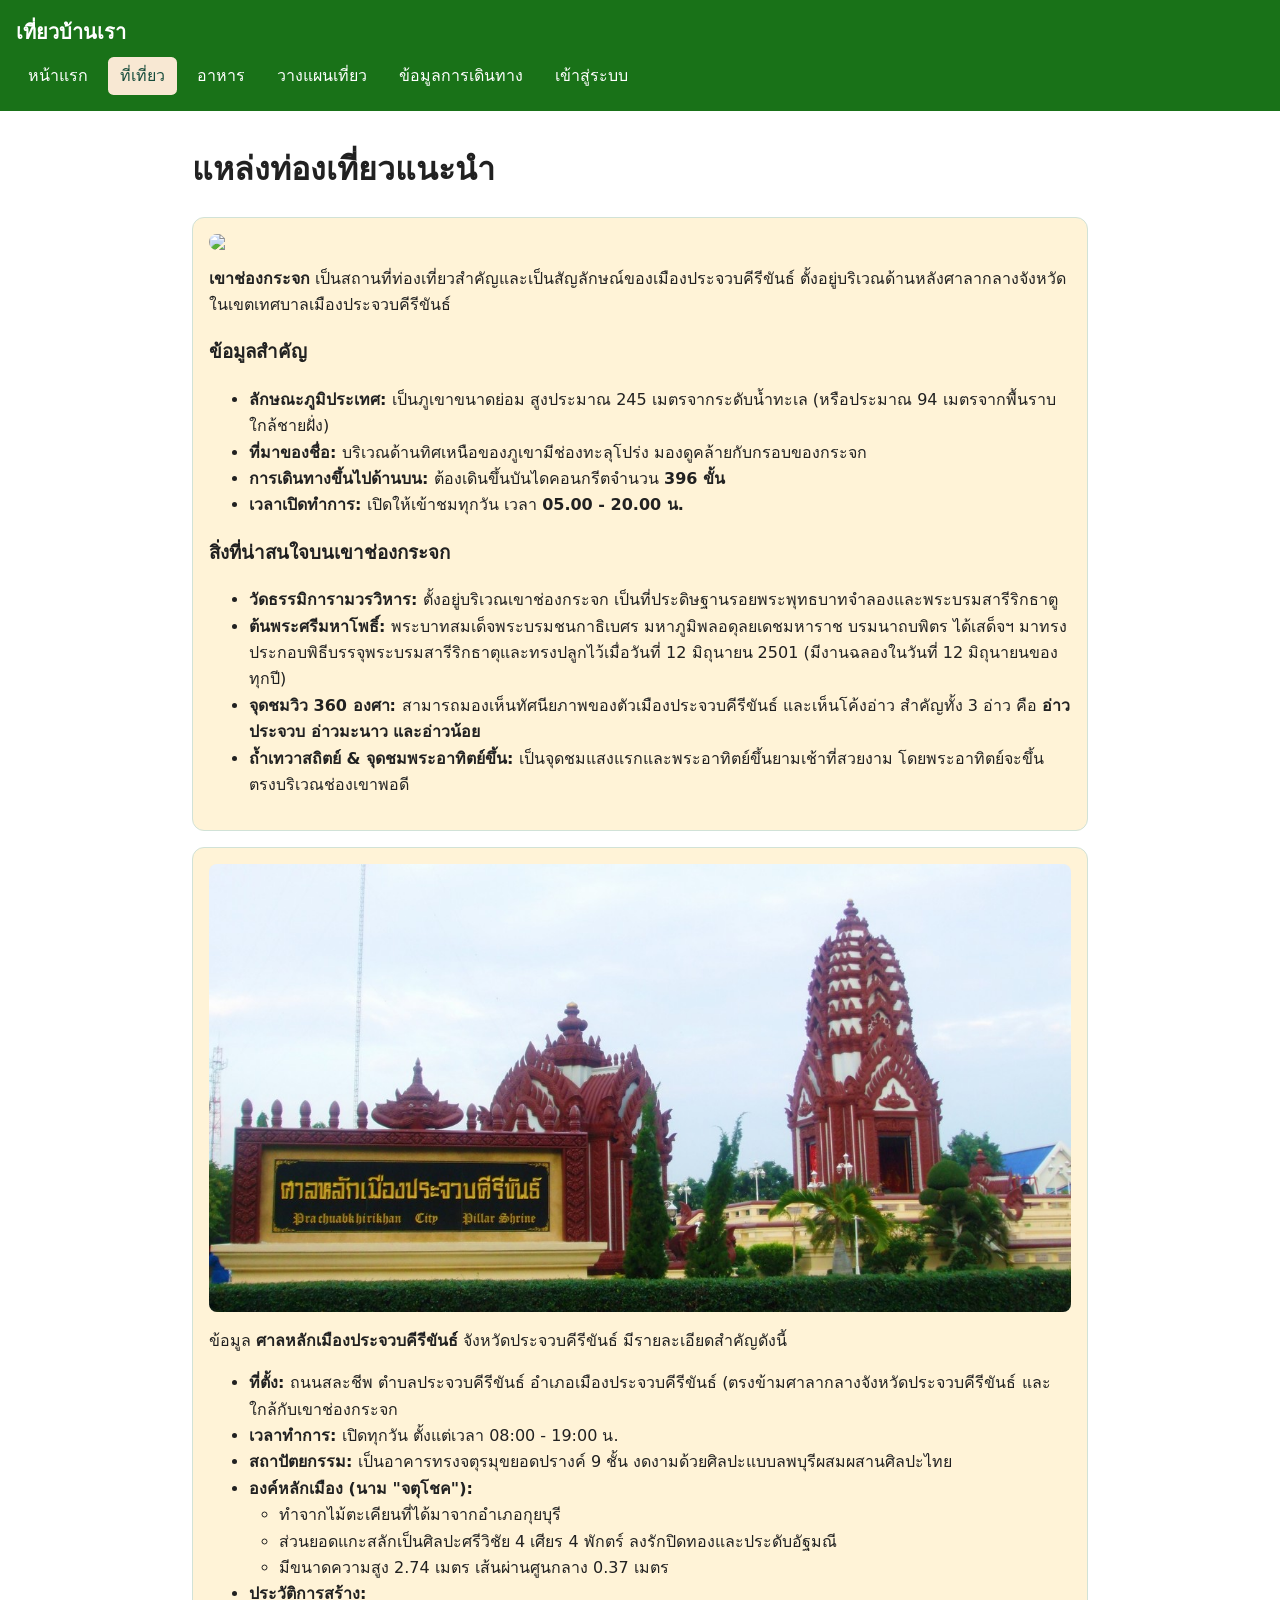
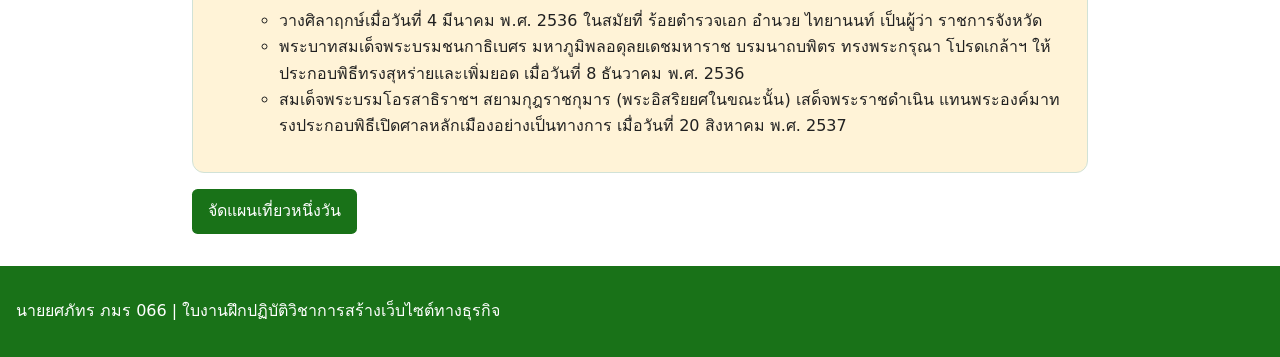
==== places.html @ 41625a6f "Add files via upload" ====
<!DOCTYPE html>
<html lang="th">
<head>
    <meta charset="utf-8">
    <meta name="viewport" content="width=device-width, initial-scale=1">
    <title>ที่เที่ยว | เที่ยวบ้านเรา</title>
    <link rel="stylesheet" href="style.css">
</head>

<body>
    <header>
        <p class="site-name">เที่ยวบ้านเรา</p>
        <nav aria-label="เมนูหลัก">
            <ul>
                <li><a href="index.html">หน้าแรก</a></li>
                <li><a href="places.html" aria-current="page">ที่เที่ยว</a></li>
                <li><a href="food.html">อาหาร</a></li>
                <li><a href="plan.html">วางแผนเที่ยว</a></li>
                <li><a href="travel.html">ข้อมูลการเดินทาง</a></li>
                <li><a href="login.html">เข้าสู่ระบบ</a></li>
            </ul>
        </nav>
    </header>

    <main>

        <h1>แหล่งท่องเที่ยวแนะนำ</h1>

        <section class="card">
            <img src="images/KAOW.jpg">
            <p><b>เขาช่องกระจก</b> เป็นสถานที่ท่องเที่ยวสำคัญและเป็นสัญลักษณ์ของเมืองประจวบคีรีขันธ์ ตั้งอยู่บริเวณด้านหลังศาลากลางจังหวัด ในเขตเทศบาลเมืองประจวบคีรีขันธ์</p>
            <h3>ข้อมูลสำคัญ</h3>
            <ul>
                  <li><b>ลักษณะภูมิประเทศ: </b>เป็นภูเขาขนาดย่อม สูงประมาณ 245 เมตรจากระดับน้ำทะเล (หรือประมาณ 94 เมตรจากพื้นราบใกล้ชายฝั่ง)</li>
                  <li><b>ที่มาของชื่อ: </b>บริเวณด้านทิศเหนือของภูเขามีช่องทะลุโปร่ง มองดูคล้ายกับกรอบของกระจก</li>
                  <li><b>การเดินทางขึ้นไปด้านบน: </b>ต้องเดินขึ้นบันไดคอนกรีตจำนวน <b>396 ขั้น</b></li>
                  <li><b>เวลาเปิดทำการ: </b>เปิดให้เข้าชมทุกวัน เวลา <b>05.00 - 20.00 น.</b></li>
             </ul>

            <h3>สิ่งที่น่าสนใจบนเขาช่องกระจก</h3>
            <ul>
                  <li><b>วัดธรรมิการามวรวิหาร: </b>ตั้งอยู่บริเวณเขาช่องกระจก เป็นที่ประดิษฐานรอยพระพุทธบาทจำลองและพระบรมสารีริกธาตู</li>
                  <li><b>ต้นพระศรีมหาโพธิ์: </b>พระบาทสมเด็จพระบรมชนกาธิเบศร มหาภูมิพลอดุลยเดชมหาราช บรมนาถบพิตร ได้เสด็จฯ มาทรงประกอบพิธีบรรจุพระบรมสารีริกธาตุและทรงปลูกไว้เมื่อวันที่ 12 มิถุนายน 2501 (มีงานฉลองในวันที่ 12 มิถุนายนของทุกปี)</li>
                  <li><b>จุดชมวิว 360 องศา: </b>สามารถมองเห็นทัศนียภาพของตัวเมืองประจวบคีรีขันธ์ และเห็นโค้งอ่าว สําคัญทั้ง 3 อ่าว คือ <b>อ่าวประจวบ อ่าวมะนาว และอ่าวน้อย</b></li>
                  <li><b>ถ้ำเทวาสถิตย์ & จุดชมพระอาทิตย์ขึ้น: </b>เป็นจุดชมแสงแรกและพระอาทิตย์ขึ้นยามเช้าที่สวยงาม โดยพระอาทิตย์จะขึ้นตรงบริเวณช่องเขาพอดี</li>
             </ul>
        </section>

        <section class="card">
            <img src="images/lukmuang.jpg">
            <p>ข้อมูล <b>ศาลหลักเมืองประจวบคีรีขันธ์</b> จังหวัดประจวบคีรีขันธ์ มีรายละเอียดสำคัญดังนี้</p>

            <ul>
                  <li><b>ที่ตั้ง: </b>ถนนสละชีพ ตำบลประจวบคีรีขันธ์ อำเภอเมืองประจวบคีรีขันธ์ (ตรงข้ามศาลากลางจังหวัดประจวบคีรีขันธ์ และใกล้กับเขาช่องกระจก</li>
                  <li><b>เวลาทำการ: </b>เปิดทุกวัน ตั้งแต่เวลา 08:00 - 19:00 น.</li>
                  <li><b>สถาปัตยกรรม: </b>เป็นอาคารทรงจตุรมุขยอดปรางค์ 9 ชั้น งดงามด้วยศิลปะแบบลพบุรีผสมผสานศิลปะไทย</li>
                  <li><b>องค์หลักเมือง (นาม "จตุโชค"): </b><br>
                         <ul>
                                 <li>ทำจากไม้ตะเคียนที่ได้มาจากอำเภอกุยบุรี</li>
                                 <li>ส่วนยอดแกะสลักเป็นศิลปะศรีวิชัย 4 เศียร 4 พักตร์ ลงรักปิดทองและประดับอัฐมณี</li>
                                 <li>มีขนาดความสูง 2.74 เมตร เส้นผ่านศูนกลาง 0.37 เมตร</li>
                         </ul>
                  </li>
                  <li><b>ประวัติการสร้าง: </b><br>
                         <ul>
                                 <li>วางศิลาฤกษ์เมื่อวันที่ 4 มีนาคม พ.ศ. 2536 ในสมัยที่ ร้อยตำรวจเอก อำนวย ไทยานนท์ เป็นผู้ว่า ราชการจังหวัด</li>
                                 <li>พระบาทสมเด็จพระบรมชนกาธิเบศร มหาภูมิพลอดุลยเดชมหาราช บรมนาถบพิตร ทรงพระกรุณา โปรดเกล้าฯ ให้ประกอบพิธีทรงสุหร่ายและเพิ่มยอด เมื่อวันที่ 8 ธันวาคม พ.ศ. 2536</li>
                                 <li>สมเด็จพระบรมโอรสาธิราชฯ สยามกุฎราชกุมาร (พระอิสริยยศในขณะนั้น) เสด็จพระราชดำเนิน แทนพระองค์มาทรงประกอบพิธีเปิดศาลหลักเมืองอย่างเป็นทางการ เมื่อวันที่ 20 สิงหาคม พ.ศ. 2537</li>
                         </ul>
                  </li>
             </ul>
        </section>

            <a class="button" href="plan.html">จัดแผนเที่ยวหนึ่งวัน</a>

    </main>

    <footer>
        <p>นายยศภัทร ภมร 066 | ใบงานฝึกปฏิบัติวิชาการสร้างเว็บไซต์ทางธุรกิจ</p>
    </footer>

    <script src="script.js"></script>

</body>
</html>
---- style.css ----
* {
    box-sizing: border-box;
}

/* พื้นฐานเว็บไซต์ */
body {
    margin: 0;
    font-family: system-ui, sans-serif;
    line-height: 1.65;
    color: #212121;
    background: #FFFFFF;
}

/* ส่วนหัวและส่วนท้ายเว็บไซต์ */
header, footer {
    padding: 1rem;
    color: #FFFFFF;
    background: #197218;
}

/* ชื่อเว็บไซต์ */
.site-name {
    margin: 0 0 0.5rem;
    font-size: 1.25rem;
    font-weight: bold;
}

/* เมนูเว็บไซต์ */
nav ul {
    display: flex;
    flex-wrap: wrap;
    gap: 0.5rem;
    margin: 0;
    padding: 0;
    list-style: none;
}

nav a {
    display: block;
    padding: 0.35rem 0.75rem;
    color: #FFFFFF;
    border-radius: 0.35rem;
    text-decoration: none;
}

/* สีเมื่อนำเมาส์ไปชี้เมนู */
nav a:hover,
nav a[aria-current="page"] {
    background: #F8E8D3;
    color: #174C3C;
}

a:focus-visible {
    outline: 3px solid #C67400;
    outline-offset: 3px;
}

/* ส่วนเนื้อหาเว็บไซต์ */
main {
    width: min(92%, 56rem);
    margin: 2rem auto;
}

/* หัวข้อสไลด์ */
.slider-title {
    text-align: center;
    color: #174C3C;
    font-size: 22px;
    margin-bottom: 15px;
}

/* กรอบสไลด์รูปภาพ */
.slider {
    width: 100%;
    overflow: hidden;
    border-radius: 8px;
    margin: 15px auto 10px;
}

/* ควบคุมการเลื่อนรูปภาพ */
.slide-track {
    display: flex;
    width: 100%;
    transition: transform 0.5s ease-in-out;
}

/* ขนาดรูปภาพในสไลด์ */
.slide-track img {
    display: block;
    width: 100%;
    min-width: 100%;
    height: 350px;
    flex-shrink: 0;
    object-fit: cover;
    border-radius: 0;
}

/* จัดตำแหน่งจุดใต้สไลด์ */
.dots {
    display: flex;
    justify-content: center;
    align-items: center;
    gap: 8px;
    margin-top: 10px;
    margin-bottom: 20px;
}

/* จุดแสดงตำแหน่งปกติ */
.dot {
    width: 8px;
    height: 8px;
    background: #CCCCCC;
    border-radius: 10px;
    transition: 0.3s;
}

/* จุดของรูปที่กำลังแสดง */
.dot.active {
    width: 24px;
    background: #174C3C;
}

/* การ์ดเนื้อหา */
.card {
    margin: 1rem 0;
    padding: 1rem;
    border: 1px solid #D1E2D7;
    border-radius: 0.75rem;
    background: #FFF3D7;
}

/* รูปภาพทั่วไป */
img {
    display: block;
    max-width: 100%;
    height: auto;
    border-radius: 0.5rem;
}

/* ปุ่มกด */
.button {
    display: inline-block;
    padding: 0.6rem 1rem;
    border-radius: 0.35rem;
    background: #197218;
    color: #FFFFFF;
    text-decoration: none;
}

/* สีเมื่อนำเมาส์ไปชี้ปุ่ม */
.button:hover {
    background: #174C3C;
}

/* รองรับหน้าจอโทรศัพท์มือถือ */
@media (max-width: 600px) {

    .slide-track img {
        height: 200px;
    }

    .slider-title {
        font-size: 18px;
    }
}

/* รองรับผู้ที่ตั้งค่าลดการเคลื่อนไหว */
@media (prefers-reduced-motion: reduce) {
    .slide-track,
    .dot {
        transition: none;
    }
}
/* จุดหลักแบบวงกลมทึบ */
main ul {
    list-style-type: disc;
}

/* จุดย่อยแบบวงกลมโปร่ง */
main ul ul {
    list-style-type: circle;
    padding-left: 30px;
}

.card img {
    display: block;
    margin: 0 auto;
}


/* =========================
   หน้าเข้าสู่ระบบ
========================= */

/* กรอบเข้าสู่ระบบ */
.login-card {
    width: 100%;
    max-width: 420px;
    margin: 40px auto;
    padding: 30px;
    background: #FFFFFF;
    border: 1px solid #D1E2D7;
    border-radius: 15px;
    box-shadow: 0 5px 25px rgba(0, 0, 0, 0.08);
}

/* หัวข้อเข้าสู่ระบบ */
.login-card h1 {
    text-align: center;
    color: #174C3C;
    font-size: 28px;
    margin: 0 0 15px;
}

/* ข้อความต้อนรับ */
.login-subtitle {
    text-align: center;
    color: #777777;
    font-size: 14px;
    margin-bottom: 25px;
}

/* จัดระยะห่างของช่องกรอก */
.login-card .form-group {
    margin-bottom: 18px;
}

/* หัวข้อช่องกรอกข้อมูล */
.login-card label {
    display: block;
    font-weight: bold;
    margin-bottom: 6px;
    color: #212121;
}

/* ช่องกรอกข้อมูลและตัวเลือก */
.login-card input,
.login-card select {
    width: 100%;
    padding: 12px;
    border: 1px solid #CCCCCC;
    border-radius: 6px;
    font-family: inherit;
    font-size: 14px;
    background: #FFFFFF;
}

/* เมื่อกดช่องกรอกข้อมูล */
.login-card input:focus,
.login-card select:focus {
    outline: none;
    border-color: #197218;
    box-shadow: 0 0 0 3px rgba(25, 114, 24, 0.12);
}

/* จัดช่องรหัสผ่านและปุ่มแสดง */
.password-box {
    display: flex;
    align-items: stretch;
    gap: 8px;
}

.password-box input {
    flex: 1;
    min-width: 0;
}

/* ปุ่มแสดงรหัสผ่าน */
#togglePassword {
    padding: 10px 15px;
    background: #197218;
    color: #FFFFFF;
    border: none;
    border-radius: 6px;
    cursor: pointer;
    font-family: inherit;
}

/* ปุ่มเข้าสู่ระบบ */
.login-button {
    width: 100%;
    padding: 13px;
    background: #197218;
    color: #FFFFFF;
    border: none;
    border-radius: 6px;
    font-size: 15px;
    font-weight: bold;
    font-family: inherit;
    cursor: pointer;
}

/* สีเมื่อเอาเมาส์ไปชี้ */
.login-button:hover,
#togglePassword:hover {
    background: #174C3C;
}

/* ข้อความแจ้งเตือน */
#loginMessage {
    font-size: 13px;
    min-height: 20px;
    text-align: center;
}

/* กล่องบัญชีทดลอง */
.demo-account {
    margin-top: 20px;
    padding: 15px;
    background: #F0F5F1;
    border-radius: 8px;
    font-size: 13px;
    color: #174C3C;
}

.demo-account p {
    margin: 5px 0;
}

/* รองรับหน้าจอมือถือ */
@media (max-width: 600px) {
    .login-card {
        padding: 20px;
        margin: 20px auto;
    }
}

/* ซ่อนไอคอนรูปดวงตาของเบราว์เซอร์ Edge */
#password::-ms-reveal {
    display: none;
}
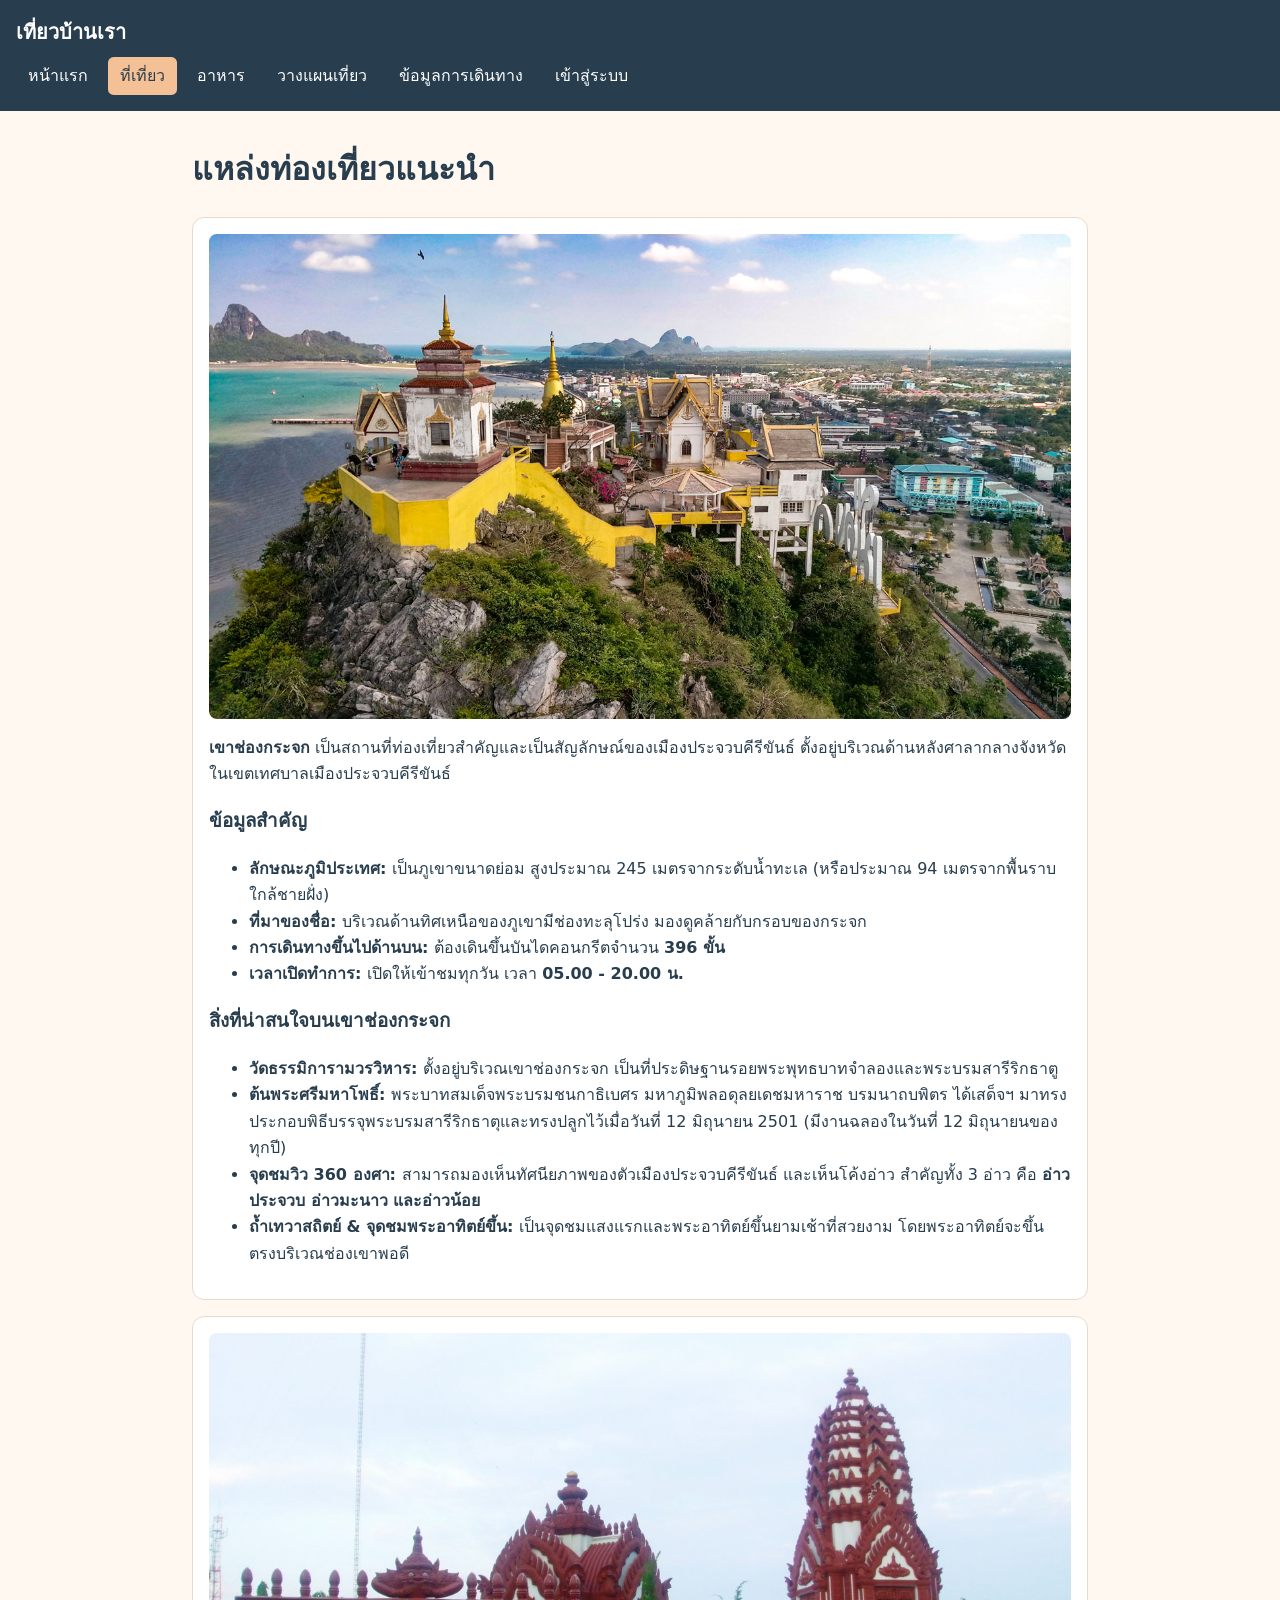
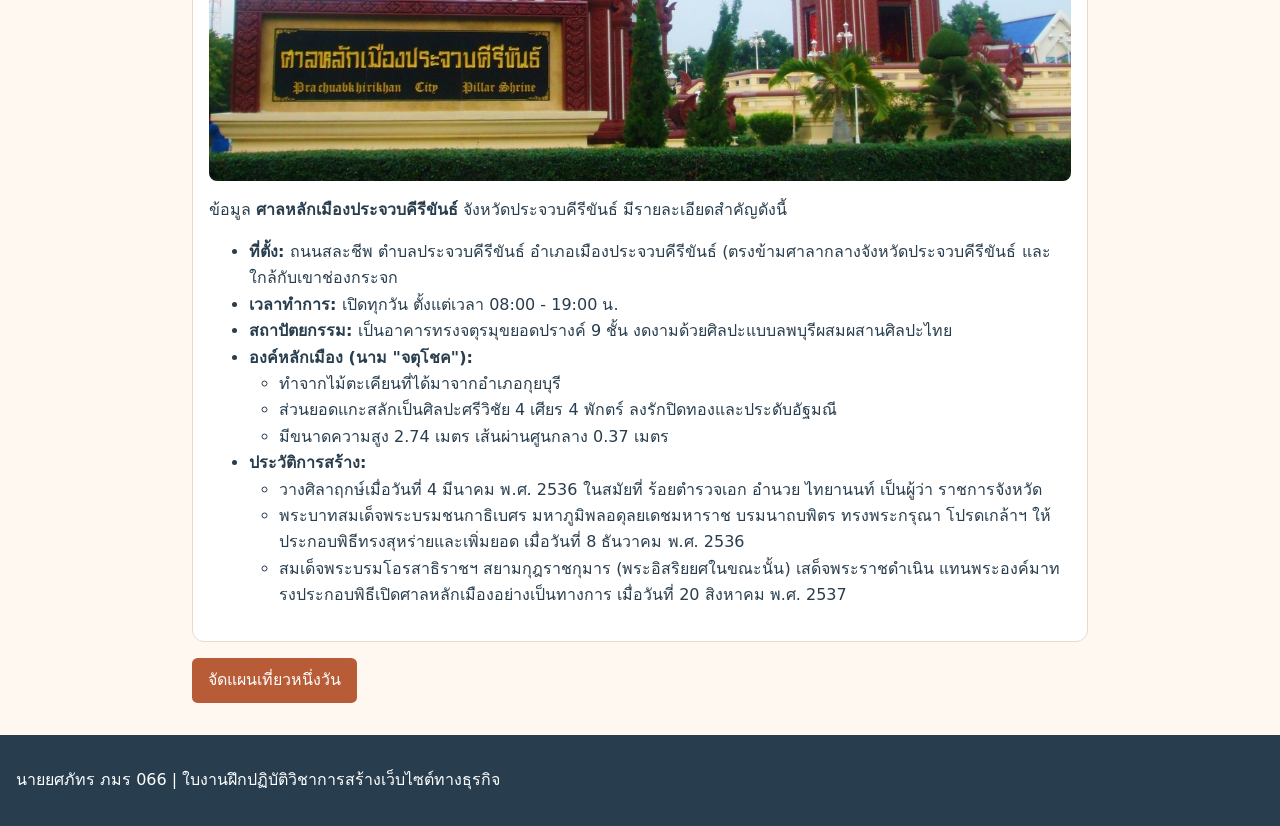
==== commit 48787561: "Update places.html" ====
--- a/places.html
+++ b/places.html
@@ -27,7 +27,7 @@
         <h1>แหล่งท่องเที่ยวแนะนำ</h1>
 
         <section class="card">
-            <img src="images/KAOW.jpg">
+            <img src="images/Kaow.jpg">
             <p><b>เขาช่องกระจก</b> เป็นสถานที่ท่องเที่ยวสำคัญและเป็นสัญลักษณ์ของเมืองประจวบคีรีขันธ์ ตั้งอยู่บริเวณด้านหลังศาลากลางจังหวัด ในเขตเทศบาลเมืองประจวบคีรีขันธ์</p>
             <h3>ข้อมูลสำคัญ</h3>
             <ul>
--- a/style.css
+++ b/style.css
@@ -1,4 +1,3 @@
-
 * {
     box-sizing: border-box;
 }
@@ -8,15 +7,15 @@
     margin: 0;
     font-family: system-ui, sans-serif;
     line-height: 1.65;
-    color: #212121;
-    background: #FFFFFF;
+    color: #283D4D;		 /*สีตัวอักษรที่แสดงผลในส่วนของเนื้อหาเว็บ*/
+    background: #FFF8F0;	/*สีพื้นหลังของตัวเว็บ*/
 }
 
 /* ส่วนหัวและส่วนท้ายเว็บไซต์ */
 header, footer {
     padding: 1rem;
     color: #FFFFFF;
-    background: #197218;
+    background: #283D4D;	/*สีพื้นหลังของส่วนหัวเว็บและท้ายเว็บ*/
 }
 
 /* ชื่อเว็บไซต์ */
@@ -39,7 +38,7 @@
 nav a {
     display: block;
     padding: 0.35rem 0.75rem;
-    color: #FFFFFF;
+    color: #FFFFFF;	/*สีตัวอักษรบนเมนู*/
     border-radius: 0.35rem;
     text-decoration: none;
 }
@@ -47,12 +46,12 @@
 /* สีเมื่อนำเมาส์ไปชี้เมนู */
 nav a:hover,
 nav a[aria-current="page"] {
-    background: #F8E8D3;
-    color: #174C3C;
+    background: #F4C095;	/*พื้นหลังของเมนูเมื่อเอาเมาส์ไปวางชี้*/
+    color: #283D4D;
 }
 
 a:focus-visible {
-    outline: 3px solid #C67400;
+    outline: 3px solid #B85C38;
     outline-offset: 3px;
 }
 
@@ -62,10 +61,20 @@
     margin: 2rem auto;
 }
 
+/* สีหัวข้อเนื้อหา */
+main h1, main h2, main h3 {
+    color: #283D4D;
+}
+
+/* ลิงก์ภายในเนื้อหา */
+main a:not(.button) {
+    color: #A64F30;
+}
+
 /* หัวข้อสไลด์ */
 .slider-title {
     text-align: center;
-    color: #174C3C;
+    color: #283D4D;
     font-size: 22px;
     margin-bottom: 15px;
 }
@@ -110,7 +119,7 @@
 .dot {
     width: 8px;
     height: 8px;
-    background: #CCCCCC;
+    background: #D8C8BB;
     border-radius: 10px;
     transition: 0.3s;
 }
@@ -118,16 +127,16 @@
 /* จุดของรูปที่กำลังแสดง */
 .dot.active {
     width: 24px;
-    background: #174C3C;
+    background: #B85C38;
 }
 
 /* การ์ดเนื้อหา */
 .card {
     margin: 1rem 0;
     padding: 1rem;
-    border: 1px solid #D1E2D7;
+    border: 1px solid #EAD9CB;
     border-radius: 0.75rem;
-    background: #FFF3D7;
+    background: #FFFFFF;	/*สีพื้นหลังของกรอบcard*/
 }
 
 /* รูปภาพทั่วไป */
@@ -143,14 +152,15 @@
     display: inline-block;
     padding: 0.6rem 1rem;
     border-radius: 0.35rem;
-    background: #197218;
+    background: #B85C38;	 /*สีของปุ่ม*/
     color: #FFFFFF;
     text-decoration: none;
 }
 
 /* สีเมื่อนำเมาส์ไปชี้ปุ่ม */
 .button:hover {
-    background: #174C3C;
+    background: #283D4D;
+    color: #FFFFFF;
 }
 
 /* รองรับหน้าจอโทรศัพท์มือถือ */
@@ -200,7 +210,7 @@
     margin: 40px auto;
     padding: 30px;
     background: #FFFFFF;
-    border: 1px solid #D1E2D7;
+    border: 1px solid #EAD9CB;
     border-radius: 15px;
     box-shadow: 0 5px 25px rgba(0, 0, 0, 0.08);
 }
@@ -208,7 +218,7 @@
 /* หัวข้อเข้าสู่ระบบ */
 .login-card h1 {
     text-align: center;
-    color: #174C3C;
+    color: #283D4D;
     font-size: 28px;
     margin: 0 0 15px;
 }
@@ -216,7 +226,7 @@
 /* ข้อความต้อนรับ */
 .login-subtitle {
     text-align: center;
-    color: #777777;
+    color: #6B625C;
     font-size: 14px;
     margin-bottom: 25px;
 }
@@ -231,7 +241,7 @@
     display: block;
     font-weight: bold;
     margin-bottom: 6px;
-    color: #212121;
+    color: #283D4D;
 }
 
 /* ช่องกรอกข้อมูลและตัวเลือก */
@@ -239,7 +249,7 @@
 .login-card select {
     width: 100%;
     padding: 12px;
-    border: 1px solid #CCCCCC;
+    border: 1px solid #D8C8BB;
     border-radius: 6px;
     font-family: inherit;
     font-size: 14px;
@@ -250,8 +260,8 @@
 .login-card input:focus,
 .login-card select:focus {
     outline: none;
-    border-color: #197218;
-    box-shadow: 0 0 0 3px rgba(25, 114, 24, 0.12);
+    border-color: #B85C38;
+    box-shadow: 0 0 0 3px rgba(184, 92, 56, 0.12);
 }
 
 /* จัดช่องรหัสผ่านและปุ่มแสดง */
@@ -269,7 +279,7 @@
 /* ปุ่มแสดงรหัสผ่าน */
 #togglePassword {
     padding: 10px 15px;
-    background: #197218;
+    background: #B85C38;
     color: #FFFFFF;
     border: none;
     border-radius: 6px;
@@ -281,7 +291,7 @@
 .login-button {
     width: 100%;
     padding: 13px;
-    background: #197218;
+    background: #B85C38;
     color: #FFFFFF;
     border: none;
     border-radius: 6px;
@@ -294,7 +304,7 @@
 /* สีเมื่อเอาเมาส์ไปชี้ */
 .login-button:hover,
 #togglePassword:hover {
-    background: #174C3C;
+    background: #283D4D;
 }
 
 /* ข้อความแจ้งเตือน */
@@ -308,10 +318,10 @@
 .demo-account {
     margin-top: 20px;
     padding: 15px;
-    background: #F0F5F1;
+    background: #FFF8F0;
     border-radius: 8px;
     font-size: 13px;
-    color: #174C3C;
+    color: #283D4D;
 }
 
 .demo-account p {
